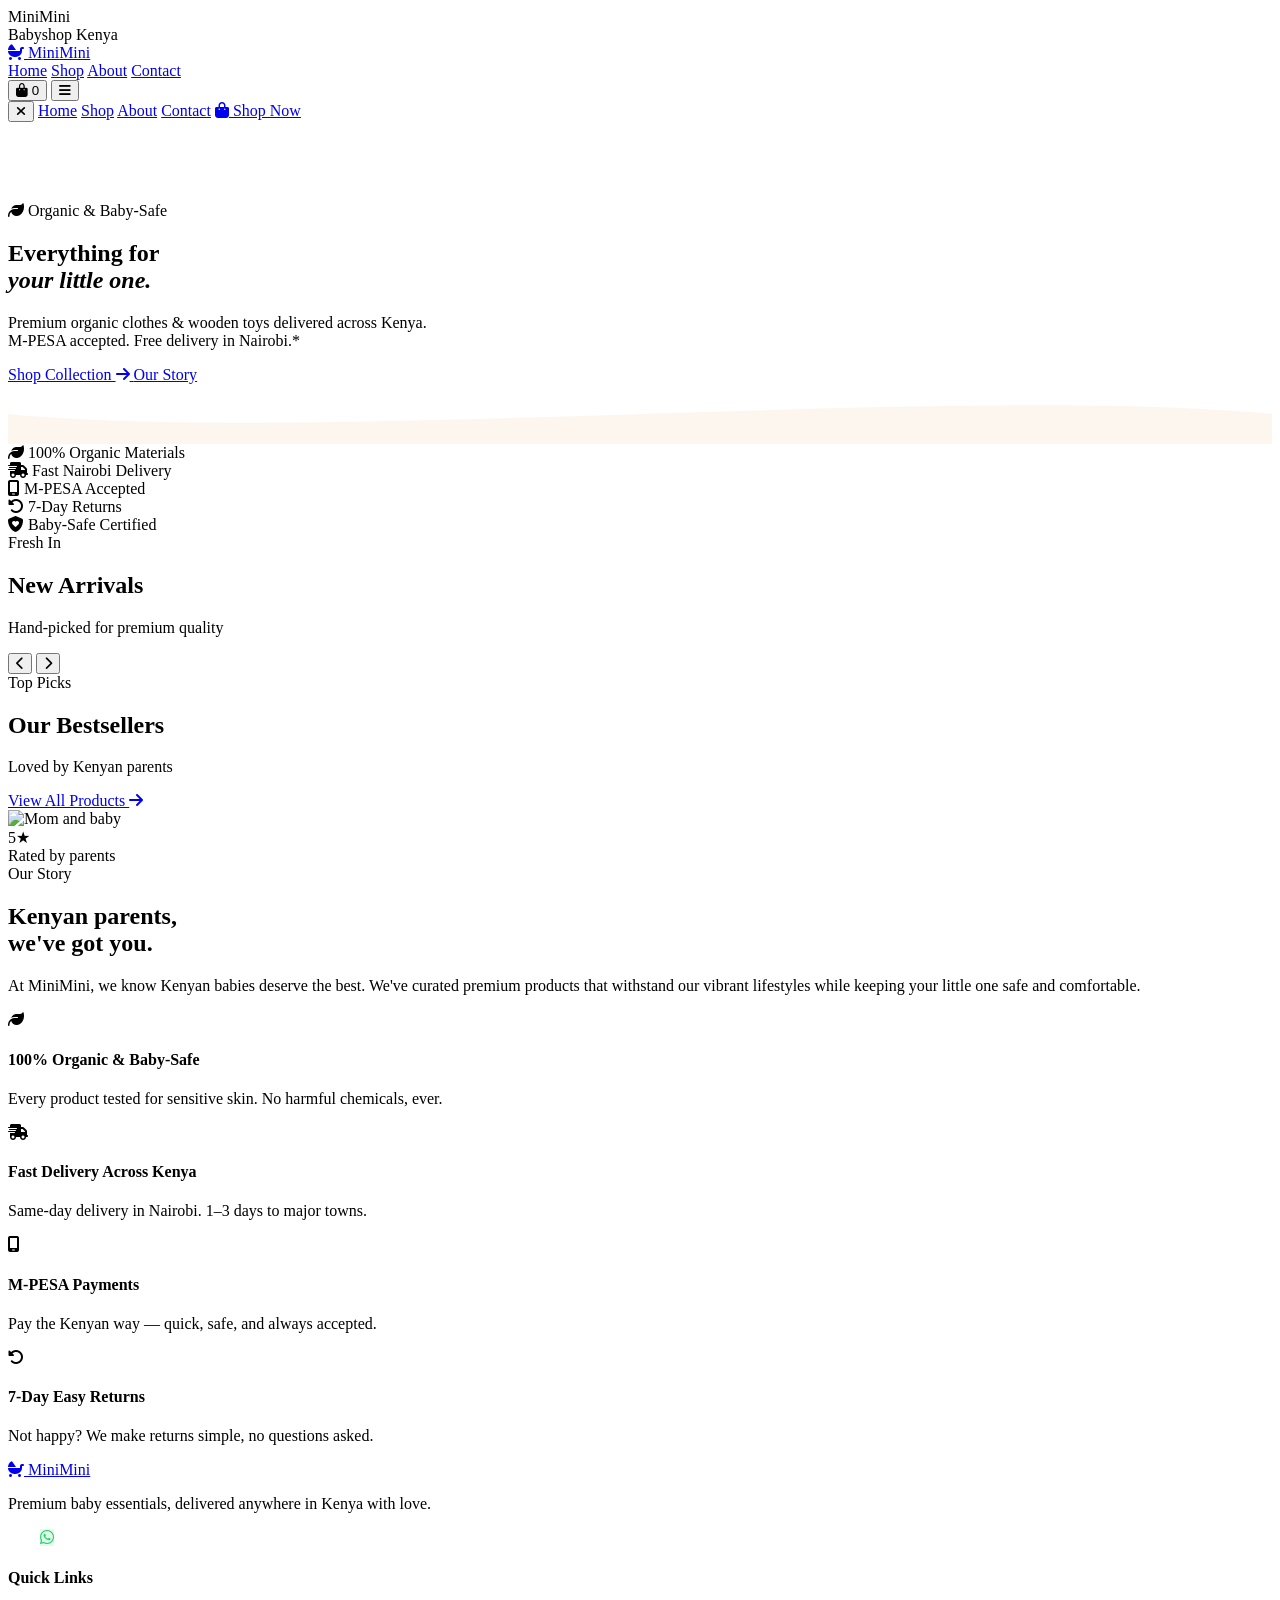
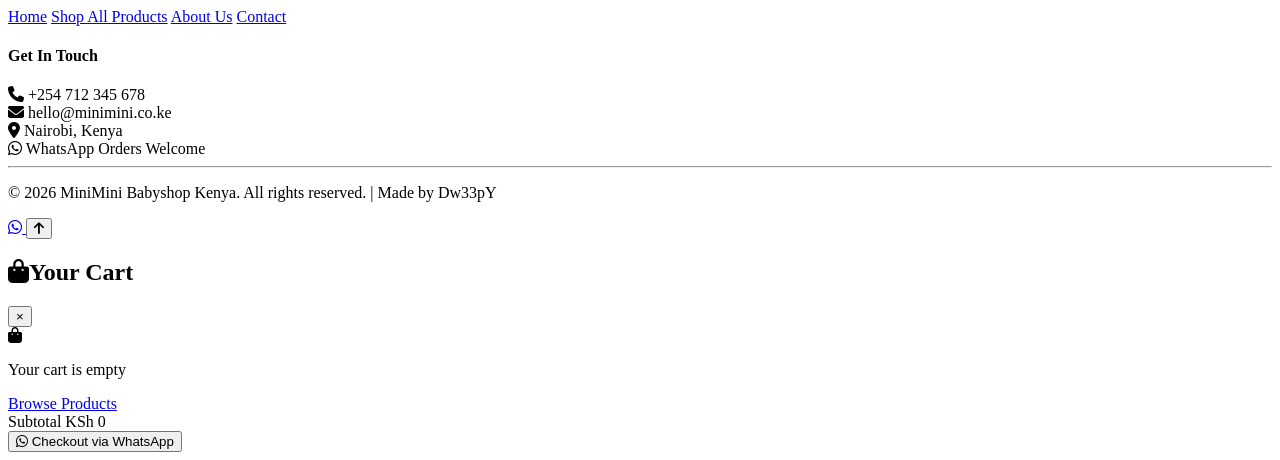
==== index.html @ 6433fd76 "Add initial HTML structure for MiniMini Babyshop" ====
<!DOCTYPE html>
<html lang="en" class="scroll-smooth">
<head>
    <meta charset="UTF-8">
    <meta name="viewport" content="width=device-width, initial-scale=1.0, maximum-scale=5.0">
    <title>MiniMini Babyshop Kenya | Premium Baby Essentials</title>
    <meta name="description" content="Premium organic baby clothes, wooden toys & essentials delivered across Kenya. M-PESA accepted. Fast delivery in Nairobi & major towns.">
    <meta name="keywords" content="baby shop Kenya, baby clothes Nairobi, organic baby products, M-PESA baby shop, baby essentials Kenya">
    <meta property="og:title" content="MiniMini Babyshop Kenya">
    <meta property="og:description" content="Premium baby essentials delivered across Kenya. M-PESA accepted.">
    <meta property="og:type" content="website">

    <script src="https://cdn.tailwindcss.com"></script>
    <link href="https://fonts.googleapis.com/css2?family=Playfair+Display:ital,wght@0,700;1,700&family=DM+Sans:wght@300;400;500;600;700&display=swap" rel="stylesheet">
    <link rel="stylesheet" href="https://cdnjs.cloudflare.com/ajax/libs/font-awesome/6.4.0/css/all.min.css">
    <link rel="stylesheet" href="style.css">
</head>
<body>

    <!-- ══ LOADER ══ -->
    <div class="loader-wrapper" id="loader">
        <div class="loader-content">
            <div class="loader-logo">MiniMini</div>
            <div class="loader-sub">Babyshop Kenya</div>
            <div class="loader-bar-track"><div class="loader-bar"></div></div>
        </div>
    </div>

    <!-- ══ NAVIGATION ══ -->
    <nav class="fixed w-full z-50" id="navbar">
        <div class="max-w-7xl mx-auto px-4 sm:px-6 lg:px-8">
            <div class="flex justify-between items-center h-20">
                <a href="index.html" class="nav-logo">
                    <i class="fa-solid fa-baby-carriage text-2xl" style="color:var(--blush)"></i>
                    Mini<span>Mini</span>
                </a>

                <div class="hidden md:flex items-center gap-8">
                    <a href="#home" class="nav-link">Home</a>
                    <a href="shop.html" class="nav-link">Shop</a>
                    <a href="#about" class="nav-link">About</a>
                    <a href="#contact" class="nav-link">Contact</a>
                </div>

                <div class="flex items-center gap-3">
                    <button id="cart-btn" class="cart-icon-btn" aria-label="Open cart">
                        <i class="fa-solid fa-bag-shopping"></i>
                        <span class="cart-badge">0</span>
                    </button>
                    <button id="mobile-menu-btn" class="md:hidden cart-icon-btn" aria-label="Open menu">
                        <i class="fa-solid fa-bars"></i>
                    </button>
                </div>
            </div>
        </div>
    </nav>

    <!-- ══ MOBILE MENU ══ -->
    <div id="mobile-menu" class="fixed inset-y-0 left-0 w-72 z-[60] flex flex-col pt-24 px-6 shadow-2xl md:hidden">
        <button id="close-mobile-menu" class="absolute top-5 right-5 cart-icon-btn" aria-label="Close menu">
            <i class="fa-solid fa-times"></i>
        </button>
        <a href="#home"      class="mobile-nav-link nav-link mobile">Home</a>
        <a href="shop.html"  class="mobile-nav-link nav-link mobile">Shop</a>
        <a href="#about"     class="mobile-nav-link nav-link mobile">About</a>
        <a href="#contact"   class="mobile-nav-link nav-link mobile">Contact</a>
        <a href="shop.html" class="btn-primary mt-8 justify-center">
            <i class="fa-solid fa-bag-shopping"></i> Shop Now
        </a>
    </div>

    <!-- ══ HERO ══ -->
    <section id="home" class="hero-bg min-h-screen flex items-center justify-center text-center px-4 relative">
        <div class="max-w-3xl z-10 hero-content" style="padding-top:5rem">
            <div class="hero-tag reveal">
                <i class="fa-solid fa-leaf"></i> Organic &amp; Baby-Safe
            </div>
            <h1 class="hero-title reveal reveal-delay-1">
                Everything for<br><em>your little one.</em>
            </h1>
            <p class="hero-sub reveal reveal-delay-2">
                Premium organic clothes &amp; wooden toys delivered across Kenya.<br>M-PESA accepted. Free delivery in Nairobi.*
            </p>
            <div class="flex flex-wrap gap-4 justify-center reveal reveal-delay-3">
                <a href="shop.html" class="btn-primary">
                    Shop Collection <i class="fa-solid fa-arrow-right"></i>
                </a>
                <a href="#about" class="btn-secondary">Our Story</a>
            </div>
        </div>

        <!-- Wave divider -->
        <div class="absolute bottom-0 left-0 right-0">
            <svg viewBox="0 0 1440 80" preserveAspectRatio="none" style="display:block;width:100%;height:60px">
                <path d="M0,40 C360,80 1080,0 1440,40 L1440,80 L0,80 Z" fill="#fdf6ee"/>
            </svg>
        </div>
    </section>

    <!-- ══ TRUST STRIP ══ -->
    <div class="trust-strip">
        <div class="max-w-5xl mx-auto px-4">
            <div class="flex flex-wrap justify-center gap-6 md:gap-12">
                <div class="trust-item"><i class="fa-solid fa-leaf"></i> 100% Organic Materials</div>
                <div class="trust-item"><i class="fa-solid fa-truck-fast"></i> Fast Nairobi Delivery</div>
                <div class="trust-item"><i class="fa-solid fa-mobile-screen"></i> M-PESA Accepted</div>
                <div class="trust-item"><i class="fa-solid fa-rotate-left"></i> 7-Day Returns</div>
                <div class="trust-item"><i class="fa-solid fa-shield-heart"></i> Baby-Safe Certified</div>
            </div>
        </div>
    </div>

    <!-- ══ NEW ARRIVALS CAROUSEL ══ -->
    <section class="carousel-section" aria-label="New Arrivals">
        <div class="text-center mb-12 reveal">
            <span class="section-label">Fresh In</span>
            <h2 class="section-title">New Arrivals</h2>
            <p class="section-sub">Hand-picked for premium quality</p>
        </div>
        <div class="carousel-container relative max-w-7xl mx-auto">
            <div class="carousel-viewport">
                <div class="carousel-track"><!-- Filled by JS --></div>
            </div>
            <button class="carousel-btn prev" aria-label="Previous">
                <i class="fa-solid fa-chevron-left"></i>
            </button>
            <button class="carousel-btn next" aria-label="Next">
                <i class="fa-solid fa-chevron-right"></i>
            </button>
        </div>
        <div class="carousel-dots" role="tablist" aria-label="Carousel navigation"></div>
    </section>

    <!-- ══ BESTSELLERS ══ -->
    <section id="shop" class="py-24 px-4 max-w-7xl mx-auto">
        <div class="text-center mb-14 reveal">
            <span class="section-label">Top Picks</span>
            <h2 class="section-title">Our Bestsellers</h2>
            <p class="section-sub">Loved by Kenyan parents</p>
        </div>
        <div class="grid grid-cols-1 md:grid-cols-2 lg:grid-cols-3 gap-8" id="featured-grid"></div>
        <div class="text-center mt-14 reveal">
            <a href="shop.html" class="btn-dark">
                View All Products <i class="fa-solid fa-arrow-right"></i>
            </a>
        </div>
    </section>

    <!-- ══ ABOUT ══ -->
    <section id="about" class="about-section py-24">
        <div class="max-w-7xl mx-auto px-4 flex flex-col lg:flex-row items-center gap-16">
            <!-- Image -->
            <div class="lg:w-1/2 about-img-wrap reveal" style="padding-right:2rem">
                <img src="https://images.unsplash.com/photo-1555252333-9f8e92e65df9?w=800" alt="Mom and baby" loading="lazy">
                <div class="about-img-badge">
                    <div class="num">5★</div>
                    <div class="lbl">Rated by parents</div>
                </div>
            </div>
            <!-- Text -->
            <div class="lg:w-1/2 reveal reveal-delay-2">
                <span class="section-label">Our Story</span>
                <h2 class="section-title mb-6">Kenyan parents,<br>we've got you.</h2>
                <p class="section-sub mb-10">At MiniMini, we know Kenyan babies deserve the best. We've curated premium products that withstand our vibrant lifestyles while keeping your little one safe and comfortable.</p>

                <div class="flex flex-col">
                    <div class="about-feature">
                        <div class="about-feature-icon"><i class="fa-solid fa-leaf"></i></div>
                        <div class="about-feature-text">
                            <h4>100% Organic & Baby-Safe</h4>
                            <p>Every product tested for sensitive skin. No harmful chemicals, ever.</p>
                        </div>
                    </div>
                    <div class="about-feature">
                        <div class="about-feature-icon"><i class="fa-solid fa-truck-fast"></i></div>
                        <div class="about-feature-text">
                            <h4>Fast Delivery Across Kenya</h4>
                            <p>Same-day delivery in Nairobi. 1–3 days to major towns.</p>
                        </div>
                    </div>
                    <div class="about-feature">
                        <div class="about-feature-icon"><i class="fa-solid fa-mobile-screen"></i></div>
                        <div class="about-feature-text">
                            <h4>M-PESA Payments</h4>
                            <p>Pay the Kenyan way — quick, safe, and always accepted.</p>
                        </div>
                    </div>
                    <div class="about-feature">
                        <div class="about-feature-icon"><i class="fa-solid fa-rotate-left"></i></div>
                        <div class="about-feature-text">
                            <h4>7-Day Easy Returns</h4>
                            <p>Not happy? We make returns simple, no questions asked.</p>
                        </div>
                    </div>
                </div>
            </div>
        </div>
    </section>

    <!-- ══ FOOTER ══ -->
    <footer id="contact" class="py-16">
        <div class="max-w-7xl mx-auto px-4">
            <div class="grid grid-cols-1 md:grid-cols-3 gap-12 pb-10">
                <div>
                    <a href="index.html" class="footer-logo">
                        <i class="fa-solid fa-baby-carriage" style="color:var(--blush)"></i>
                        Mini<span>Mini</span>
                    </a>
                    <p class="footer-desc">Premium baby essentials, delivered anywhere in Kenya with love.</p>
                    <div class="flex gap-3 mt-5">
                        <a href="#" class="cart-icon-btn" style="background:rgba(255,255,255,0.05);border-color:rgba(255,255,255,0.1);color:rgba(255,255,255,0.6)" aria-label="Facebook">
                            <i class="fa-brands fa-facebook-f"></i>
                        </a>
                        <a href="#" class="cart-icon-btn" style="background:rgba(255,255,255,0.05);border-color:rgba(255,255,255,0.1);color:rgba(255,255,255,0.6)" aria-label="Instagram">
                            <i class="fa-brands fa-instagram"></i>
                        </a>
                        <a href="https://wa.me/254712345678" class="cart-icon-btn" style="background:rgba(37,211,102,0.12);border-color:rgba(37,211,102,0.3);color:#25d366" aria-label="WhatsApp">
                            <i class="fa-brands fa-whatsapp"></i>
                        </a>
                    </div>
                </div>

                <div>
                    <h4 class="footer-heading">Quick Links</h4>
                    <a href="index.html"    class="footer-link">Home</a>
                    <a href="shop.html"     class="footer-link">Shop All Products</a>
                    <a href="#about"        class="footer-link">About Us</a>
                    <a href="#contact"      class="footer-link">Contact</a>
                </div>

                <div>
                    <h4 class="footer-heading">Get In Touch</h4>
                    <div class="footer-contact-item"><i class="fa-solid fa-phone"></i> +254 712 345 678</div>
                    <div class="footer-contact-item"><i class="fa-solid fa-envelope"></i> hello@minimini.co.ke</div>
                    <div class="footer-contact-item"><i class="fa-solid fa-location-dot"></i> Nairobi, Kenya</div>
                    <div class="footer-contact-item"><i class="fa-brands fa-whatsapp"></i> WhatsApp Orders Welcome</div>
                </div>
            </div>

            <hr class="footer-divider">
            <p class="footer-bottom">&copy; 2026 MiniMini Babyshop Kenya. All rights reserved. | Made by Dw33pY</p>
        </div>
    </footer>

    <!-- ══ FLOATING BUTTONS ══ -->
    <a href="https://wa.me/254712345678?text=Hi!%20I%20have%20a%20question%20about%20MiniMini%20Babyshop." 
       target="_blank" rel="noopener" class="whatsapp-fab" aria-label="Chat on WhatsApp">
        <i class="fa-brands fa-whatsapp"></i>
    </a>
    <button id="backToTop" aria-label="Back to top">
        <i class="fa-solid fa-arrow-up"></i>
    </button>

    <!-- ══ CART SIDEBAR ══ -->
    <div id="cart-overlay" class="hidden"></div>
    <div id="cart-sidebar" class="translate-x-full" role="dialog" aria-label="Shopping cart">
        <div class="cart-header">
            <h2><i class="fa-solid fa-bag-shopping mr-2" style="color:var(--blush)"></i>Your Cart</h2>
            <button id="close-cart" class="cart-close-btn" aria-label="Close cart">&times;</button>
        </div>
        <div id="cart-items">
            <div id="empty-cart-msg" class="text-center py-16" style="color:var(--text-muted)">
                <i class="fa-solid fa-bag-shopping text-4xl mb-4 opacity-30"></i>
                <p class="font-medium">Your cart is empty</p>
                <a href="shop.html" class="btn-dark mt-4 inline-flex text-sm">Browse Products</a>
            </div>
        </div>
        <div class="cart-footer">
            <div class="cart-total-row">
                <span>Subtotal</span>
                <span id="cart-total">KSh 0</span>
            </div>
            <button onclick="checkoutToWhatsApp()" class="checkout-btn">
                <i class="fa-brands fa-whatsapp text-lg"></i> Checkout via WhatsApp
            </button>
        </div>
    </div>

    <script src="https://cdnjs.cloudflare.com/ajax/libs/gsap/3.12.2/gsap.min.js"></script>
    <script src="https://cdnjs.cloudflare.com/ajax/libs/gsap/3.12.2/ScrollTrigger.min.js"></script>
    <script src="script.js"></script>
</body>
</html>
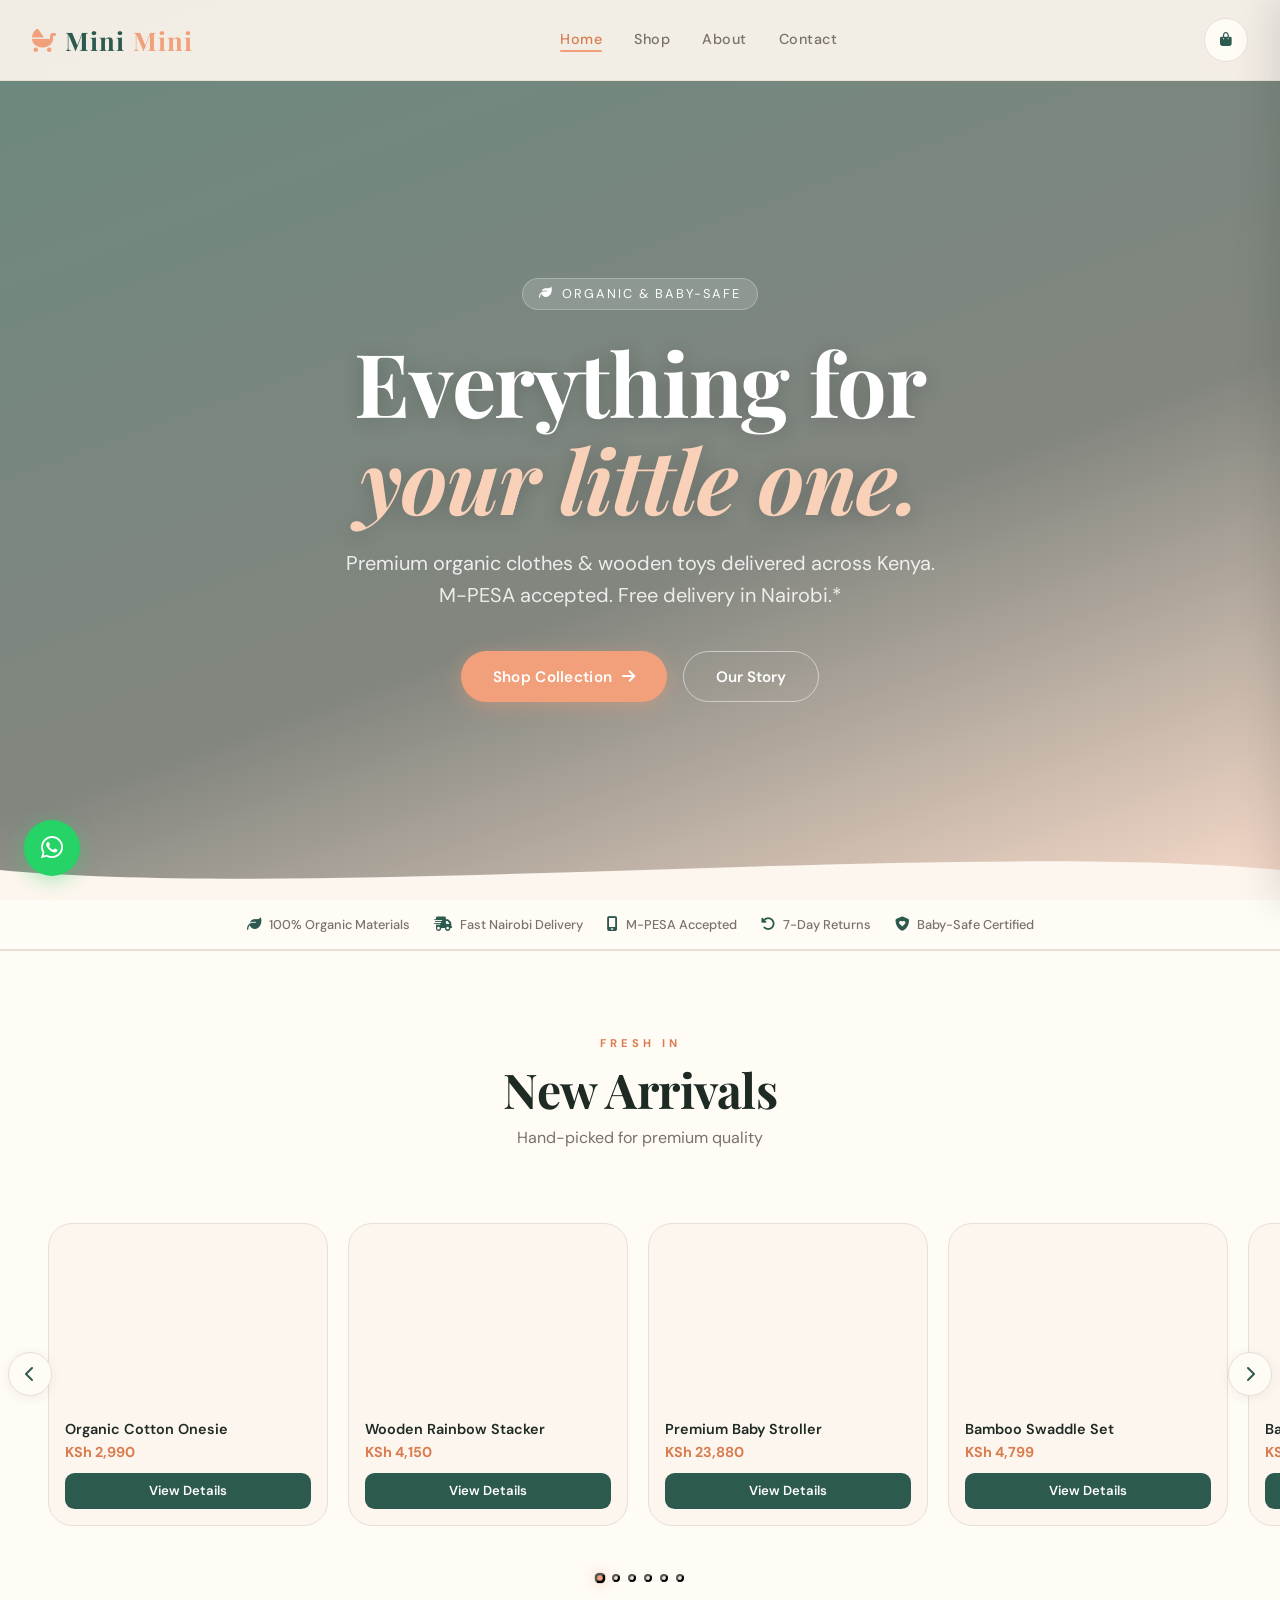
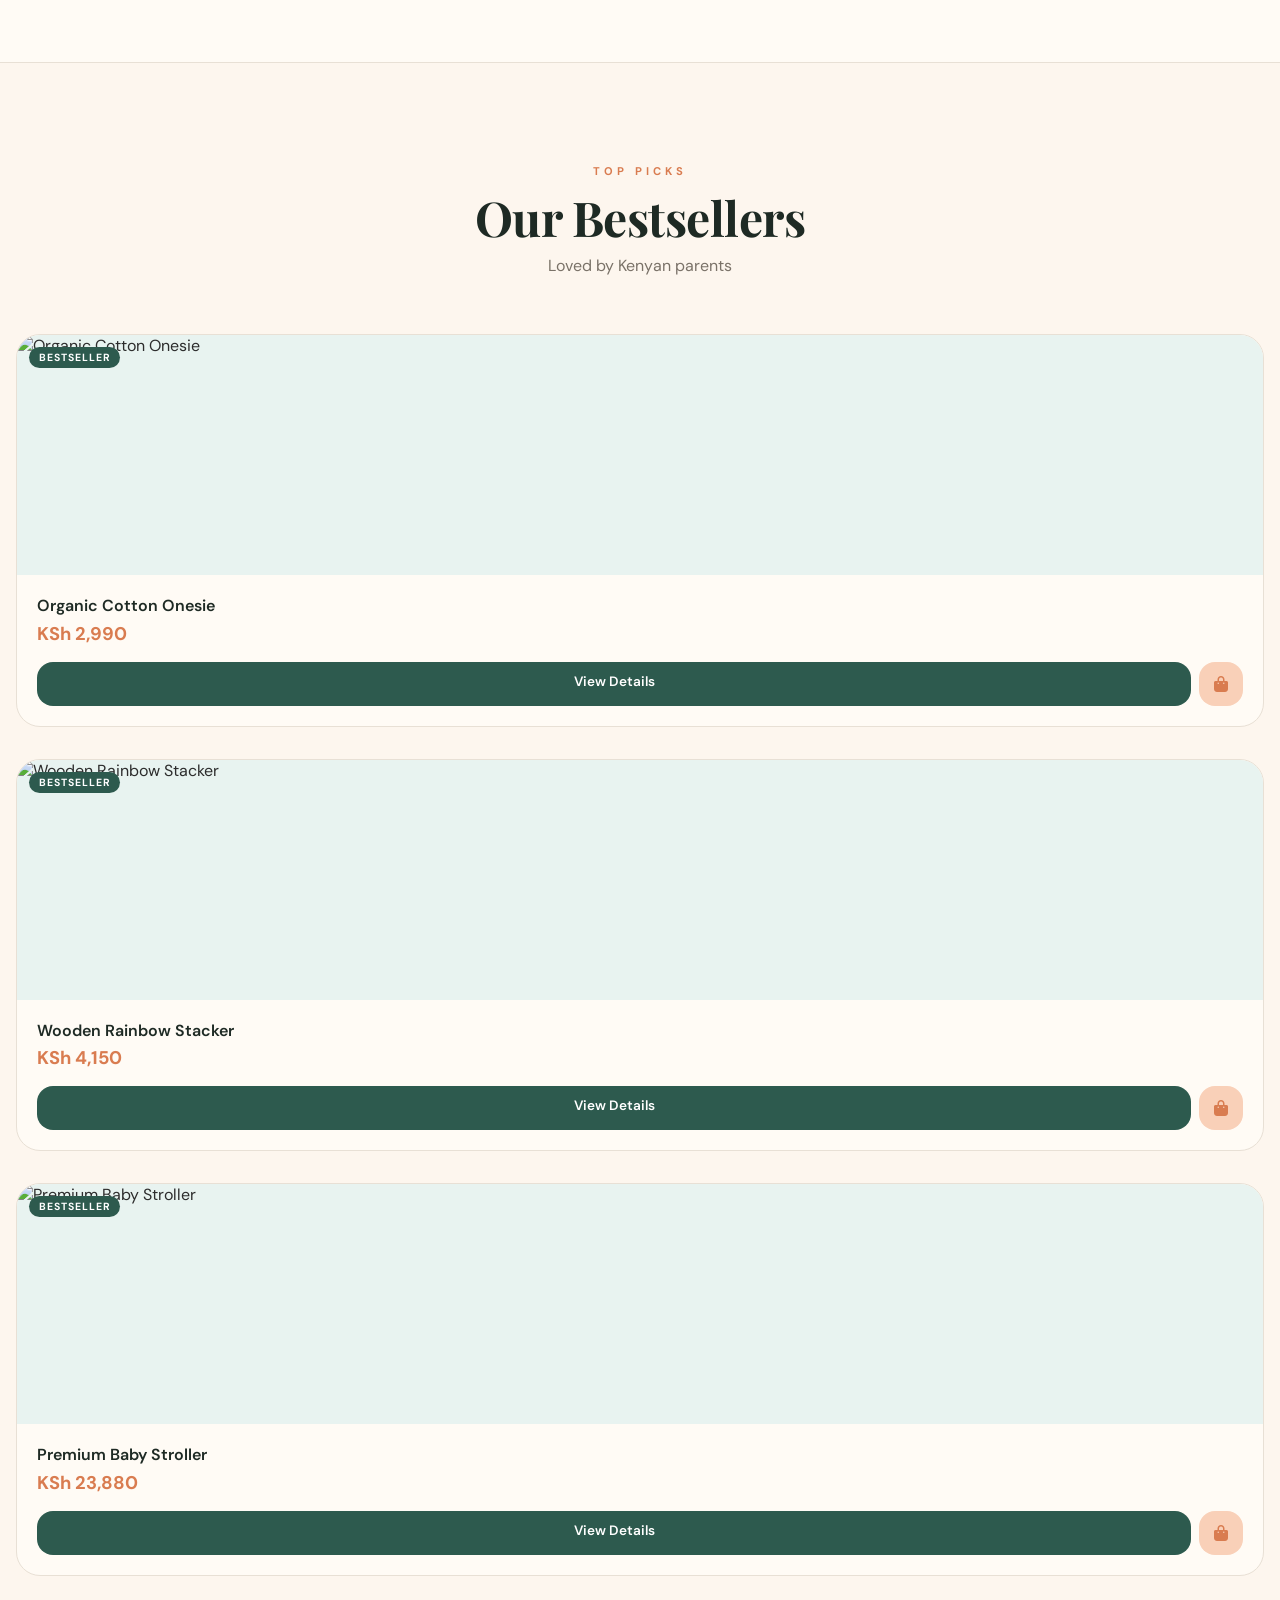
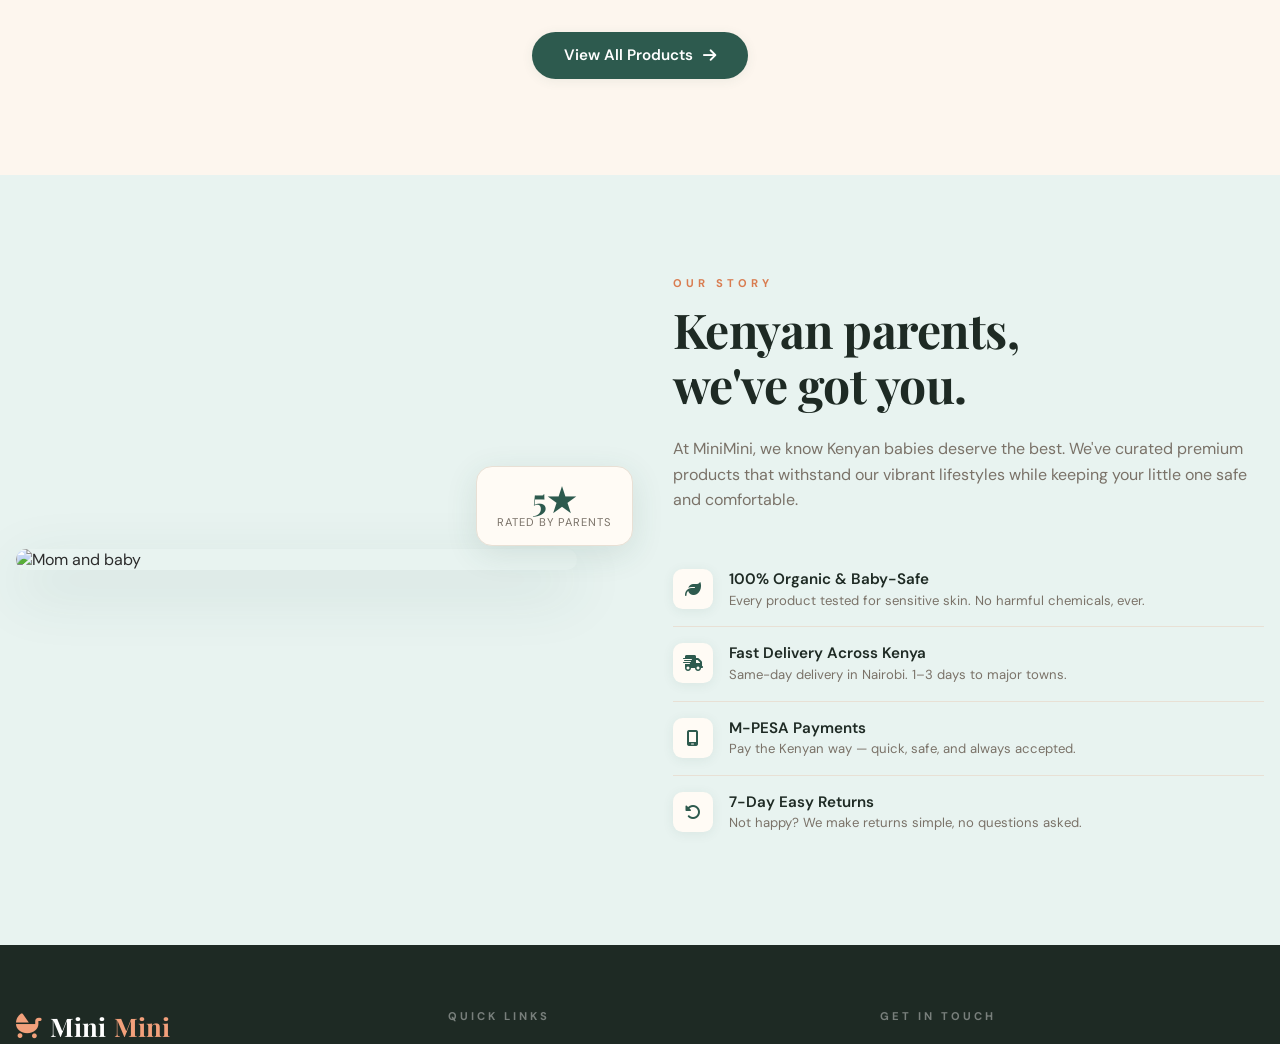
==== commit 44fdfc77: "Optimize HTML for performance and structure" ====
--- a/index.html
+++ b/index.html
@@ -9,11 +9,55 @@
     <meta property="og:title" content="MiniMini Babyshop Kenya">
     <meta property="og:description" content="Premium baby essentials delivered across Kenya. M-PESA accepted.">
     <meta property="og:type" content="website">
-
-    <script src="https://cdn.tailwindcss.com"></script>
+    <!-- Preconnect to external origins ASAP -->
+    <link rel="preconnect" href="https://fonts.googleapis.com">
+    <link rel="preconnect" href="https://fonts.gstatic.com" crossorigin>
+
+    <!-- Fonts: display=swap so text shows immediately with system fallback -->
     <link href="https://fonts.googleapis.com/css2?family=Playfair+Display:ital,wght@0,700;1,700&family=DM+Sans:wght@300;400;500;600;700&display=swap" rel="stylesheet">
-    <link rel="stylesheet" href="https://cdnjs.cloudflare.com/ajax/libs/font-awesome/6.4.0/css/all.min.css">
+
+    <!-- Font Awesome: non-blocking load -->
+    <link rel="stylesheet" href="https://cdnjs.cloudflare.com/ajax/libs/font-awesome/6.4.0/css/all.min.css" media="print" onload="this.media='all'">
+    <noscript><link rel="stylesheet" href="https://cdnjs.cloudflare.com/ajax/libs/font-awesome/6.4.0/css/all.min.css"></noscript>
+
+    <!-- Site stylesheet -->
     <link rel="stylesheet" href="style.css">
+
+    <!-- Tailwind utility replacements (removes 100kb+ CDN script) -->
+    <style>
+        .scroll-smooth{scroll-behavior:smooth}
+        .fixed{position:fixed}.relative{position:relative}.absolute{position:absolute}.sticky{position:sticky}
+        .inset-y-0{top:0;bottom:0}.top-0{top:0}.right-0{right:0}.bottom-0{bottom:0}.left-0{left:0}
+        .top-5{top:1.25rem}.right-5{right:1.25rem}.top-20{top:5rem}
+        .z-10{z-index:10}.z-30{z-index:30}.z-50{z-index:50}.z-\[60\]{z-index:60}
+        .flex{display:flex}.grid{display:grid}.hidden{display:none}.block{display:block}.inline-flex{display:inline-flex}
+        .flex-col{flex-direction:column}.flex-wrap{flex-wrap:wrap}.items-center{align-items:center}.items-start{align-items:flex-start}.items-stretch{align-items:stretch}
+        .justify-center{justify-content:center}.justify-between{justify-content:space-between}
+        .flex-1{flex:1 1 0%}
+        .grid-cols-1{grid-template-columns:repeat(1,minmax(0,1fr))}
+        .gap-2{gap:.5rem}.gap-3{gap:.75rem}.gap-4{gap:1rem}.gap-6{gap:1.5rem}.gap-8{gap:2rem}.gap-12{gap:3rem}.gap-14{gap:3.5rem}.gap-16{gap:4rem}
+        .w-full{width:100%}.w-72{width:18rem}.h-20{height:5rem}.min-h-screen{min-height:100vh}
+        .max-w-7xl{max-width:80rem}.max-w-5xl{max-width:64rem}.max-w-3xl{max-width:48rem}
+        .mx-auto{margin-left:auto;margin-right:auto}
+        .mt-4{margin-top:1rem}.mt-5{margin-top:1.25rem}.mt-8{margin-top:2rem}.mt-14{margin-top:3.5rem}.mt-16{margin-top:4rem}.mt-24{margin-top:6rem}
+        .mb-4{margin-bottom:1rem}.mb-6{margin-bottom:1.5rem}.mb-10{margin-bottom:2.5rem}.mb-12{margin-bottom:3rem}.mb-14{margin-bottom:3.5rem}
+        .mr-2{margin-right:.5rem}
+        .py-12{padding-top:3rem;padding-bottom:3rem}.py-16{padding-top:4rem;padding-bottom:4rem}.py-24{padding-top:6rem;padding-bottom:6rem}
+        .px-4{padding-left:1rem;padding-right:1rem}.px-6{padding-left:1.5rem;padding-right:1.5rem}
+        .pt-24{padding-top:6rem}.pb-10{padding-bottom:2.5rem}
+        .p-6{padding:1.5rem}
+        .text-center{text-align:center}.text-sm{font-size:.875rem;line-height:1.25rem}.text-lg{font-size:1.125rem;line-height:1.75rem}.text-2xl{font-size:1.5rem;line-height:2rem}.text-4xl{font-size:2.25rem;line-height:2.5rem}
+        .font-medium{font-weight:500}
+        .opacity-30{opacity:.3}
+        .shadow-2xl{box-shadow:0 25px 50px -12px rgba(0,0,0,.25)}
+        .overflow-hidden{overflow:hidden}.overflow-y-auto{overflow-y:auto}
+        .translate-x-full{transform:translateX(100%)}
+        .no-scrollbar::-webkit-scrollbar{display:none}.no-scrollbar{-ms-overflow-style:none;scrollbar-width:none}
+        @media(min-width:768px){.md\:flex{display:flex}.md\:hidden{display:none}.md\:grid-cols-3{grid-template-columns:repeat(3,minmax(0,1fr))}}
+        @media(min-width:1024px){.lg\:flex-row{flex-direction:row}.lg\:w-1\/2{width:50%}}
+        @media(min-width:640px){.sm\:px-6{padding-left:1.5rem;padding-right:1.5rem}}
+        @media(min-width:1024px){.lg\:px-8{padding-left:2rem;padding-right:2rem}}
+    </style>
 </head>
 <body>
 
@@ -231,7 +275,7 @@
                 <div>
                     <h4 class="footer-heading">Get In Touch</h4>
                     <div class="footer-contact-item"><i class="fa-solid fa-phone"></i> +254 712 345 678</div>
-                    <div class="footer-contact-item"><i class="fa-solid fa-envelope"></i> hello@minimini.co.ke</div>
+                    <div class="footer-contact-item"><i class="fa-solid fa-envelope"></i> <a href="/cdn-cgi/l/email-protection" class="__cf_email__" data-cfemail="224a474e4e4d624f4b4c4b4f4b4c4b0c414d0c4947">[email&#160;protected]</a></div>
                     <div class="footer-contact-item"><i class="fa-solid fa-location-dot"></i> Nairobi, Kenya</div>
                     <div class="footer-contact-item"><i class="fa-brands fa-whatsapp"></i> WhatsApp Orders Welcome</div>
                 </div>
@@ -275,9 +319,6 @@
             </button>
         </div>
     </div>
-
-    <script src="https://cdnjs.cloudflare.com/ajax/libs/gsap/3.12.2/gsap.min.js"></script>
-    <script src="https://cdnjs.cloudflare.com/ajax/libs/gsap/3.12.2/ScrollTrigger.min.js"></script>
-    <script src="script.js"></script>
+    <script src="script.js" defer></script>
 </body>
 </html>
--- a/style.css
+++ b/style.css
@@ -0,0 +1,1242 @@
+/* ============================================================
+   style.css — MiniMini Babyshop Kenya
+   Design direction: Warm organic luxury — cream & terracotta
+   with deep forest green accents. Feels premium but nurturing.
+   ============================================================ */
+
+/* ── CSS Variables ── */
+:root {
+    --cream:      #fdf6ee;
+    --warm-white: #fffbf5;
+    --blush:      #f2a07b;        /* terracotta/blush accent */
+    --blush-dark: #d97c50;
+    --blush-light:#f9d0b8;
+    --forest:     #2d5a4e;        /* deep forest green */
+    --forest-mid: #3d7a68;
+    --forest-light:#e8f3f0;
+    --charcoal:   #1e2a24;
+    --text-main:  #2c2c2c;
+    --text-muted: #7a7268;
+    --border:     #e8e0d5;
+    --shadow-sm:  0 2px 12px rgba(45,90,78,0.08);
+    --shadow-md:  0 8px 32px rgba(45,90,78,0.12);
+    --shadow-lg:  0 20px 60px rgba(45,90,78,0.16);
+    --radius:     1rem;
+    --radius-lg:  1.5rem;
+    --radius-xl:  2rem;
+    --transition: 0.3s cubic-bezier(0.4, 0, 0.2, 1);
+}
+
+/* ── Reset & Base ── */
+*, *::before, *::after { margin: 0; padding: 0; box-sizing: border-box; }
+
+html { overflow-x: hidden; scroll-behavior: smooth; }
+
+body {
+    font-family: 'DM Sans', 'Poppins', sans-serif;
+    background-color: var(--cream);
+    color: var(--text-main);
+    overflow-x: hidden;
+    width: 100%;
+}
+
+/* Google Fonts — loaded in HTML */
+
+/* ── Scrollbar ── */
+::-webkit-scrollbar { width: 6px; }
+::-webkit-scrollbar-track { background: var(--cream); }
+::-webkit-scrollbar-thumb { background: var(--blush); border-radius: 3px; }
+::-webkit-scrollbar-thumb:hover { background: var(--blush-dark); }
+
+/* ── No-scrollbar utility ── */
+.no-scrollbar::-webkit-scrollbar { display: none; }
+.no-scrollbar { -ms-overflow-style: none; scrollbar-width: none; }
+
+/* ══════════════════════════════════════════
+   LOADER
+══════════════════════════════════════════ */
+.loader-wrapper {
+    position: fixed;
+    inset: 0;
+    background: var(--forest);
+    display: flex;
+    justify-content: center;
+    align-items: center;
+    z-index: 9999;
+    transition: opacity 0.8s ease, visibility 0.8s ease;
+}
+.loader-wrapper.fade-out { opacity: 0; visibility: hidden; pointer-events: none; }
+
+.loader-content { text-align: center; color: white; }
+
+.loader-logo {
+    font-family: 'Playfair Display', serif;
+    font-size: clamp(2.5rem, 8vw, 5rem);
+    font-weight: 700;
+    letter-spacing: 3px;
+    color: var(--cream);
+    margin-bottom: 0.25rem;
+    animation: fadeUp 0.8s ease both;
+}
+.loader-sub {
+    font-size: 0.9rem;
+    letter-spacing: 6px;
+    text-transform: uppercase;
+    color: var(--blush);
+    margin-bottom: 3rem;
+    animation: fadeUp 0.8s 0.2s ease both;
+}
+
+.loader-bar-track {
+    width: 200px;
+    height: 2px;
+    background: rgba(255,255,255,0.15);
+    border-radius: 2px;
+    margin: 0 auto;
+    overflow: hidden;
+}
+.loader-bar {
+    height: 100%;
+    background: var(--blush);
+    border-radius: 2px;
+    animation: loadBar 2s ease forwards;
+}
+
+@keyframes loadBar { from { width: 0; } to { width: 100%; } }
+@keyframes fadeUp {
+    from { opacity: 0; transform: translateY(16px); }
+    to   { opacity: 1; transform: translateY(0); }
+}
+
+/* ══════════════════════════════════════════
+   NAVIGATION
+══════════════════════════════════════════ */
+#navbar {
+    background: rgba(253,246,238,0.92);
+    backdrop-filter: blur(16px);
+    -webkit-backdrop-filter: blur(16px);
+    border-bottom: 1px solid var(--border);
+    transition: var(--transition);
+}
+#navbar.scrolled {
+    background: rgba(253,246,238,0.98);
+    box-shadow: var(--shadow-sm);
+}
+
+.nav-logo {
+    font-family: 'Playfair Display', serif;
+    font-size: 1.6rem;
+    font-weight: 700;
+    color: var(--forest);
+    letter-spacing: 1px;
+    text-decoration: none;
+    display: flex;
+    align-items: center;
+    gap: 0.5rem;
+}
+.nav-logo span { color: var(--blush); }
+
+.nav-link {
+    position: relative;
+    color: var(--text-muted);
+    font-size: 0.9rem;
+    font-weight: 500;
+    letter-spacing: 0.5px;
+    text-decoration: none;
+    transition: color var(--transition);
+    padding-bottom: 2px;
+}
+.nav-link::after {
+    content: '';
+    position: absolute;
+    bottom: -2px;
+    left: 0;
+    width: 0;
+    height: 2px;
+    background: var(--blush);
+    border-radius: 1px;
+    transition: width var(--transition);
+}
+.nav-link:hover, .nav-link.active { color: var(--blush-dark); }
+.nav-link:hover::after, .nav-link.active::after { width: 100%; }
+
+/* Cart button */
+.cart-icon-btn {
+    position: relative;
+    width: 44px;
+    height: 44px;
+    border-radius: 50%;
+    border: 1.5px solid var(--border);
+    background: var(--warm-white);
+    display: flex;
+    align-items: center;
+    justify-content: center;
+    color: var(--forest);
+    cursor: pointer;
+    transition: var(--transition);
+}
+.cart-icon-btn:hover {
+    background: var(--forest);
+    color: white;
+    border-color: var(--forest);
+    transform: translateY(-1px);
+}
+
+.cart-badge {
+    position: absolute;
+    top: -4px;
+    right: -4px;
+    background: var(--blush);
+    color: white;
+    font-size: 10px;
+    font-weight: 700;
+    width: 18px;
+    height: 18px;
+    border-radius: 50%;
+    display: flex;
+    align-items: center;
+    justify-content: center;
+    transform: scale(0);
+    transition: transform 0.3s cubic-bezier(0.34, 1.56, 0.64, 1);
+}
+.cart-badge.scale-100 { transform: scale(1); }
+
+/* Mobile menu */
+#mobile-menu {
+    transform: translateX(-100%);
+    transition: transform 0.35s cubic-bezier(0.4, 0, 0.2, 1);
+    background: var(--warm-white);
+}
+#mobile-menu.open { transform: translateX(0); }
+
+.mobile-nav-link {
+    display: block;
+    padding: 1rem 0;
+    border-bottom: 1px solid var(--border);
+    color: var(--text-main);
+    font-size: 1.1rem;
+    font-weight: 500;
+    text-decoration: none;
+    transition: color var(--transition), padding-left var(--transition);
+}
+.mobile-nav-link:hover { color: var(--blush-dark); padding-left: 0.5rem; }
+
+/* ══════════════════════════════════════════
+   HERO
+══════════════════════════════════════════ */
+.hero-bg {
+    background-image:
+        linear-gradient(160deg, rgba(45,90,78,0.7) 0%, rgba(30,42,36,0.55) 60%, rgba(242,160,123,0.3) 100%),
+        url('https://images.unsplash.com/photo-1519689680058-324335c77eba?ixlib=rb-4.0.3&auto=format&fit=crop&w=1920&q=80');
+    background-size: cover;
+    background-position: center 30%;
+}
+
+.hero-tag {
+    display: inline-flex;
+    align-items: center;
+    gap: 0.5rem;
+    background: rgba(255,255,255,0.15);
+    backdrop-filter: blur(8px);
+    border: 1px solid rgba(255,255,255,0.25);
+    color: white;
+    font-size: 0.8rem;
+    letter-spacing: 2px;
+    text-transform: uppercase;
+    padding: 0.4rem 1rem;
+    border-radius: 999px;
+    margin-bottom: 1.5rem;
+}
+
+.hero-title {
+    font-family: 'Playfair Display', serif;
+    font-size: clamp(2.8rem, 7vw, 5.5rem);
+    font-weight: 700;
+    color: white;
+    line-height: 1.1;
+    letter-spacing: -1px;
+    margin-bottom: 1.25rem;
+    text-shadow: 0 2px 20px rgba(0,0,0,0.2);
+}
+.hero-title em { font-style: italic; color: var(--blush-light); }
+
+.hero-sub {
+    font-size: clamp(1rem, 2vw, 1.25rem);
+    color: rgba(255,255,255,0.85);
+    margin-bottom: 2.5rem;
+    line-height: 1.6;
+}
+
+.btn-primary {
+    display: inline-flex;
+    align-items: center;
+    gap: 0.6rem;
+    background: var(--blush);
+    color: white;
+    font-weight: 600;
+    font-size: 0.95rem;
+    padding: 0.9rem 2rem;
+    border-radius: 999px;
+    border: none;
+    cursor: pointer;
+    text-decoration: none;
+    transition: background var(--transition), transform var(--transition), box-shadow var(--transition);
+    box-shadow: 0 4px 20px rgba(242,160,123,0.4);
+    letter-spacing: 0.3px;
+}
+.btn-primary:hover {
+    background: var(--blush-dark);
+    transform: translateY(-2px);
+    box-shadow: 0 8px 30px rgba(242,160,123,0.5);
+}
+
+.btn-secondary {
+    display: inline-flex;
+    align-items: center;
+    gap: 0.6rem;
+    background: transparent;
+    color: white;
+    font-weight: 600;
+    font-size: 0.95rem;
+    padding: 0.9rem 2rem;
+    border-radius: 999px;
+    border: 1.5px solid rgba(255,255,255,0.5);
+    cursor: pointer;
+    text-decoration: none;
+    transition: var(--transition);
+}
+.btn-secondary:hover {
+    background: rgba(255,255,255,0.1);
+    border-color: white;
+    transform: translateY(-2px);
+}
+
+.btn-dark {
+    display: inline-flex;
+    align-items: center;
+    gap: 0.6rem;
+    background: var(--forest);
+    color: white;
+    font-weight: 600;
+    font-size: 0.95rem;
+    padding: 0.85rem 2rem;
+    border-radius: 999px;
+    border: none;
+    cursor: pointer;
+    text-decoration: none;
+    transition: var(--transition);
+    box-shadow: var(--shadow-sm);
+}
+.btn-dark:hover {
+    background: var(--charcoal);
+    transform: translateY(-2px);
+    box-shadow: var(--shadow-md);
+}
+
+/* Trust strip below hero */
+.trust-strip {
+    background: var(--warm-white);
+    border-bottom: 1px solid var(--border);
+    padding: 1rem 0;
+}
+.trust-item {
+    display: flex;
+    align-items: center;
+    gap: 0.5rem;
+    font-size: 0.8rem;
+    font-weight: 500;
+    color: var(--text-muted);
+}
+.trust-item i { color: var(--forest); font-size: 0.9rem; }
+
+/* ══════════════════════════════════════════
+   SECTION HEADINGS
+══════════════════════════════════════════ */
+.section-label {
+    display: inline-block;
+    font-size: 0.7rem;
+    font-weight: 700;
+    letter-spacing: 4px;
+    text-transform: uppercase;
+    color: var(--blush-dark);
+    margin-bottom: 0.75rem;
+}
+.section-title {
+    font-family: 'Playfair Display', serif;
+    font-size: clamp(2rem, 4vw, 3rem);
+    font-weight: 700;
+    color: var(--charcoal);
+    line-height: 1.15;
+    letter-spacing: -0.5px;
+}
+.section-sub {
+    color: var(--text-muted);
+    font-size: 1rem;
+    margin-top: 0.5rem;
+    line-height: 1.6;
+}
+
+/* ══════════════════════════════════════════
+   PRODUCT CARDS
+══════════════════════════════════════════ */
+.product-card {
+    background: var(--warm-white);
+    border-radius: var(--radius-lg);
+    overflow: hidden;
+    border: 1px solid var(--border);
+    transition: transform var(--transition), box-shadow var(--transition);
+    display: flex;
+    flex-direction: column;
+}
+.product-card:hover {
+    transform: translateY(-5px);
+    box-shadow: var(--shadow-lg);
+    border-color: transparent;
+}
+
+.product-card__img-wrap {
+    position: relative;
+    overflow: hidden;
+    background: var(--forest-light);
+}
+.product-card__img-wrap img {
+    width: 100%;
+    height: 240px;
+    object-fit: cover;
+    transition: transform 0.5s cubic-bezier(0.4,0,0.2,1);
+    display: block;
+}
+.product-card:hover .product-card__img-wrap img { transform: scale(1.06); }
+
+.product-card__badge {
+    position: absolute;
+    top: 0.75rem;
+    left: 0.75rem;
+    background: var(--forest);
+    color: white;
+    font-size: 0.65rem;
+    font-weight: 700;
+    letter-spacing: 1px;
+    text-transform: uppercase;
+    padding: 0.25rem 0.6rem;
+    border-radius: 999px;
+}
+
+.product-card__body {
+    padding: 1.25rem;
+    flex: 1;
+    display: flex;
+    flex-direction: column;
+}
+
+.product-card__name {
+    font-weight: 600;
+    font-size: 1rem;
+    color: var(--charcoal);
+    margin-bottom: 0.25rem;
+    line-height: 1.4;
+}
+
+.product-card__price {
+    font-size: 1.15rem;
+    font-weight: 700;
+    color: var(--blush-dark);
+    margin-bottom: 1rem;
+}
+
+.product-card__actions {
+    display: flex;
+    gap: 0.5rem;
+    margin-top: auto;
+}
+
+.product-card__actions a,
+.product-card__actions .view-btn {
+    flex: 1;
+    background: var(--forest);
+    color: white;
+    padding: 0.7rem 1rem;
+    border-radius: var(--radius);
+    font-size: 0.85rem;
+    font-weight: 600;
+    text-align: center;
+    text-decoration: none;
+    border: none;
+    cursor: pointer;
+    transition: var(--transition);
+}
+.product-card__actions a:hover,
+.product-card__actions .view-btn:hover {
+    background: var(--charcoal);
+}
+
+.product-card__actions .cart-btn-sm {
+    width: 44px;
+    height: 44px;
+    flex: none;
+    background: var(--blush-light);
+    color: var(--blush-dark);
+    border: none;
+    border-radius: var(--radius);
+    display: flex;
+    align-items: center;
+    justify-content: center;
+    cursor: pointer;
+    font-size: 1rem;
+    transition: var(--transition);
+}
+.product-card__actions .cart-btn-sm:hover {
+    background: var(--blush);
+    color: white;
+    transform: scale(1.08);
+}
+
+/* ══════════════════════════════════════════
+   CAROUSEL
+══════════════════════════════════════════ */
+.carousel-section {
+    padding: 5rem 0;
+    background: var(--warm-white);
+    border-top: 1px solid var(--border);
+    border-bottom: 1px solid var(--border);
+}
+
+.carousel-viewport {
+    overflow-x: auto;
+    overflow-y: hidden;
+    width: 100%;
+    padding: 1.5rem 1rem;
+    scroll-behavior: smooth;
+    -webkit-overflow-scrolling: touch;
+    scrollbar-width: none;
+    -ms-overflow-style: none;
+    touch-action: pan-x;
+}
+.carousel-viewport::-webkit-scrollbar { display: none; }
+
+.carousel-track {
+    display: flex;
+    gap: 1.25rem;
+    width: max-content;
+    padding: 0 2rem;
+}
+
+.carousel-slide {
+    flex: 0 0 auto;
+    width: 280px;
+    user-select: none;
+}
+
+.carousel-card {
+    background: var(--cream);
+    border: 1px solid var(--border);
+    border-radius: var(--radius-lg);
+    overflow: hidden;
+    height: 100%;
+    display: flex;
+    flex-direction: column;
+    transition: transform var(--transition), box-shadow var(--transition);
+}
+.carousel-card:hover {
+    transform: translateY(-4px);
+    box-shadow: var(--shadow-md);
+    border-color: transparent;
+}
+.carousel-card img {
+    width: 100%;
+    height: 180px;
+    object-fit: cover;
+    display: block;
+}
+.carousel-card-body {
+    padding: 1rem;
+    flex: 1;
+    display: flex;
+    flex-direction: column;
+}
+.carousel-card-body h3 {
+    font-weight: 600;
+    font-size: 0.9rem;
+    color: var(--charcoal);
+    margin-bottom: 0.25rem;
+    line-height: 1.3;
+}
+.carousel-card-body p {
+    font-size: 0.9rem;
+    font-weight: 700;
+    color: var(--blush-dark);
+    margin-bottom: 0.75rem;
+}
+.carousel-card-body a {
+    display: block;
+    text-align: center;
+    background: var(--forest);
+    color: white;
+    padding: 0.6rem;
+    border-radius: 0.6rem;
+    font-size: 0.82rem;
+    font-weight: 600;
+    text-decoration: none;
+    margin-top: auto;
+    transition: var(--transition);
+}
+.carousel-card-body a:hover { background: var(--charcoal); }
+
+.carousel-btn {
+    position: absolute;
+    top: 50%;
+    transform: translateY(-50%);
+    width: 44px;
+    height: 44px;
+    border-radius: 50%;
+    background: var(--warm-white);
+    border: 1.5px solid var(--border);
+    color: var(--forest);
+    display: flex;
+    align-items: center;
+    justify-content: center;
+    font-size: 1rem;
+    cursor: pointer;
+    transition: var(--transition);
+    z-index: 10;
+    box-shadow: var(--shadow-sm);
+}
+.carousel-btn:hover {
+    background: var(--forest);
+    color: white;
+    border-color: var(--forest);
+    transform: translateY(-50%) scale(1.08);
+}
+.carousel-btn.prev { left: 0.5rem; }
+.carousel-btn.next { right: 0.5rem; }
+
+.carousel-dots { display: flex; justify-content: center; gap: 0.5rem; margin-top: 1.5rem; }
+.carousel-dot {
+    width: 8px;
+    height: 8px;
+    border-radius: 50%;
+    background: var(--border);
+    cursor: pointer;
+    transition: var(--transition);
+}
+.carousel-dot.active {
+    background: var(--blush);
+    transform: scale(1.4);
+    box-shadow: 0 0 8px rgba(242,160,123,0.5);
+}
+.carousel-dot:hover { background: var(--blush-light); transform: scale(1.2); }
+
+@media (max-width: 768px) {
+    .carousel-slide { width: 240px; }
+    .carousel-btn { width: 36px; height: 36px; font-size: 0.85rem; }
+}
+
+/* ══════════════════════════════════════════
+   ABOUT SECTION
+══════════════════════════════════════════ */
+.about-section {
+    background: var(--forest-light);
+}
+.about-img-wrap {
+    position: relative;
+}
+.about-img-wrap img {
+    border-radius: var(--radius-xl);
+    box-shadow: var(--shadow-lg);
+    width: 100%;
+    display: block;
+}
+.about-img-badge {
+    position: absolute;
+    bottom: 1.5rem;
+    right: -1.5rem;
+    background: var(--warm-white);
+    border: 1px solid var(--border);
+    border-radius: var(--radius);
+    padding: 1rem 1.25rem;
+    box-shadow: var(--shadow-md);
+    text-align: center;
+    min-width: 120px;
+}
+.about-img-badge .num {
+    font-family: 'Playfair Display', serif;
+    font-size: 2rem;
+    font-weight: 700;
+    color: var(--forest);
+    line-height: 1;
+}
+.about-img-badge .lbl { font-size: 0.7rem; color: var(--text-muted); letter-spacing: 1px; text-transform: uppercase; }
+
+.about-feature {
+    display: flex;
+    align-items: flex-start;
+    gap: 1rem;
+    padding: 1rem 0;
+    border-bottom: 1px solid var(--border);
+}
+.about-feature:last-child { border-bottom: none; }
+.about-feature-icon {
+    width: 40px;
+    height: 40px;
+    border-radius: 0.6rem;
+    background: var(--warm-white);
+    display: flex;
+    align-items: center;
+    justify-content: center;
+    color: var(--forest);
+    font-size: 1rem;
+    flex-shrink: 0;
+    box-shadow: var(--shadow-sm);
+}
+.about-feature-text h4 { font-weight: 600; font-size: 0.95rem; color: var(--charcoal); }
+.about-feature-text p { font-size: 0.82rem; color: var(--text-muted); margin-top: 0.1rem; line-height: 1.5; }
+
+/* ══════════════════════════════════════════
+   CART SIDEBAR
+══════════════════════════════════════════ */
+#cart-overlay {
+    position: fixed;
+    inset: 0;
+    background: rgba(30,42,36,0.55);
+    backdrop-filter: blur(4px);
+    z-index: 99;
+    opacity: 0;
+    visibility: hidden;
+    transition: opacity 0.3s, visibility 0.3s;
+}
+#cart-overlay.opacity-100 { opacity: 1; visibility: visible; }
+#cart-overlay:not(.hidden) { display: block; }
+
+#cart-sidebar {
+    position: fixed;
+    top: 0;
+    right: 0;
+    height: 100vh;
+    width: 100%;
+    max-width: 400px;
+    background: var(--warm-white);
+    z-index: 100;
+    transform: translateX(100%);
+    transition: transform 0.35s cubic-bezier(0.4, 0, 0.2, 1);
+    display: flex;
+    flex-direction: column;
+    box-shadow: -4px 0 40px rgba(30,42,36,0.15);
+}
+#cart-sidebar:not(.translate-x-full) { transform: translateX(0); }
+
+.cart-header {
+    padding: 1.5rem;
+    border-bottom: 1px solid var(--border);
+    display: flex;
+    justify-content: space-between;
+    align-items: center;
+    background: var(--cream);
+}
+.cart-header h2 {
+    font-family: 'Playfair Display', serif;
+    font-size: 1.3rem;
+    color: var(--charcoal);
+    font-weight: 700;
+}
+.cart-close-btn {
+    width: 36px;
+    height: 36px;
+    border-radius: 50%;
+    border: 1.5px solid var(--border);
+    background: white;
+    color: var(--text-muted);
+    display: flex;
+    align-items: center;
+    justify-content: center;
+    cursor: pointer;
+    font-size: 1.1rem;
+    transition: var(--transition);
+}
+.cart-close-btn:hover { background: var(--forest); color: white; border-color: var(--forest); }
+
+#cart-items {
+    flex: 1;
+    overflow-y: auto;
+    padding: 1.25rem;
+    display: flex;
+    flex-direction: column;
+    gap: 1rem;
+}
+
+.cart-item {
+    display: flex;
+    gap: 0.875rem;
+    align-items: center;
+    padding: 0.875rem;
+    background: white;
+    border-radius: var(--radius);
+    border: 1px solid var(--border);
+}
+.cart-item img {
+    width: 60px;
+    height: 60px;
+    border-radius: 0.6rem;
+    object-fit: cover;
+    flex-shrink: 0;
+}
+.cart-item-info { flex: 1; min-width: 0; }
+.cart-item-info h4 {
+    font-weight: 600;
+    font-size: 0.85rem;
+    color: var(--charcoal);
+    white-space: nowrap;
+    overflow: hidden;
+    text-overflow: ellipsis;
+}
+.cart-item-info p { font-size: 0.75rem; color: var(--text-muted); margin-top: 0.1rem; }
+.cart-item-price { font-size: 0.9rem; font-weight: 700; color: var(--blush-dark); margin-top: 0.2rem; }
+
+.cart-remove {
+    width: 32px;
+    height: 32px;
+    border-radius: 50%;
+    border: 1px solid #fecdd3;
+    background: #fff1f2;
+    color: #f43f5e;
+    display: flex;
+    align-items: center;
+    justify-content: center;
+    cursor: pointer;
+    font-size: 0.8rem;
+    flex-shrink: 0;
+    transition: var(--transition);
+}
+.cart-remove:hover { background: #f43f5e; color: white; border-color: #f43f5e; }
+
+.cart-footer {
+    padding: 1.25rem 1.5rem;
+    border-top: 1px solid var(--border);
+    background: var(--cream);
+}
+.cart-total-row {
+    display: flex;
+    justify-content: space-between;
+    align-items: center;
+    margin-bottom: 1rem;
+}
+.cart-total-row span:first-child { font-size: 0.9rem; color: var(--text-muted); }
+.cart-total-row span:last-child {
+    font-family: 'Playfair Display', serif;
+    font-size: 1.4rem;
+    font-weight: 700;
+    color: var(--charcoal);
+}
+
+.checkout-btn {
+    width: 100%;
+    display: flex;
+    align-items: center;
+    justify-content: center;
+    gap: 0.6rem;
+    background: #25d366;
+    color: white;
+    font-weight: 700;
+    font-size: 0.95rem;
+    padding: 1rem;
+    border-radius: var(--radius);
+    border: none;
+    cursor: pointer;
+    transition: var(--transition);
+    box-shadow: 0 4px 16px rgba(37,211,102,0.35);
+}
+.checkout-btn:hover {
+    background: #1ebe5d;
+    transform: translateY(-2px);
+    box-shadow: 0 8px 24px rgba(37,211,102,0.4);
+}
+
+/* ══════════════════════════════════════════
+   PRODUCT PAGE
+══════════════════════════════════════════ */
+.product-gallery {
+    position: sticky;
+    top: 6rem;
+    align-self: flex-start;
+}
+.product-main-img {
+    width: 100%;
+    height: 480px;
+    object-fit: cover;
+    border-radius: var(--radius-xl);
+    box-shadow: var(--shadow-md);
+    display: block;
+    background: var(--forest-light);
+    transition: opacity 0.25s;
+}
+.product-main-img.loading { opacity: 0.6; }
+
+#thumbnails {
+    display: flex;
+    gap: 0.75rem;
+    margin-top: 1rem;
+    overflow-x: auto;
+}
+.thumb-btn {
+    flex-shrink: 0;
+    width: 80px;
+    height: 80px;
+    border-radius: 0.75rem;
+    overflow: hidden;
+    border: 2px solid transparent;
+    cursor: pointer;
+    transition: var(--transition);
+    background: var(--forest-light);
+}
+.thumb-btn img { width: 100%; height: 100%; object-fit: cover; display: block; }
+.thumb-btn.active, .thumb-btn:hover { border-color: var(--blush); }
+
+.product-info { padding-top: 0.5rem; }
+
+.breadcrumb { font-size: 0.8rem; color: var(--text-muted); margin-bottom: 1.25rem; }
+.breadcrumb a { color: var(--blush-dark); text-decoration: none; }
+.breadcrumb a:hover { text-decoration: underline; }
+.breadcrumb i { font-size: 0.65rem; margin: 0 0.4rem; }
+
+.product-title {
+    font-family: 'Playfair Display', serif;
+    font-size: clamp(1.8rem, 3vw, 2.5rem);
+    font-weight: 700;
+    color: var(--charcoal);
+    line-height: 1.2;
+    margin-bottom: 0.75rem;
+}
+
+.product-rating { display: flex; align-items: center; gap: 0.5rem; margin-bottom: 1.25rem; }
+.stars { color: #f59e0b; font-size: 0.9rem; }
+.rating-count { font-size: 0.82rem; color: var(--text-muted); }
+
+.product-price {
+    font-family: 'Playfair Display', serif;
+    font-size: 2rem;
+    font-weight: 700;
+    color: var(--blush-dark);
+    margin-bottom: 1.25rem;
+}
+
+.product-desc {
+    font-size: 0.95rem;
+    color: var(--text-muted);
+    line-height: 1.8;
+    margin-bottom: 2rem;
+}
+
+/* Size selector */
+.size-label { font-size: 0.85rem; font-weight: 600; color: var(--charcoal); margin-bottom: 0.75rem; display: block; }
+.size-selector { display: flex; flex-wrap: wrap; gap: 0.6rem; margin-bottom: 2rem; }
+.size-selector input { display: none; }
+.size-selector label {
+    padding: 0.55rem 1.1rem;
+    border: 1.5px solid var(--border);
+    border-radius: 0.6rem;
+    font-size: 0.85rem;
+    font-weight: 500;
+    color: var(--text-muted);
+    cursor: pointer;
+    background: white;
+    transition: var(--transition);
+    white-space: nowrap;
+}
+.size-selector label:hover { border-color: var(--blush); color: var(--blush-dark); }
+.size-selector input:checked + label {
+    background: var(--forest);
+    border-color: var(--forest);
+    color: white;
+}
+
+/* Quantity control */
+.qty-control {
+    display: flex;
+    align-items: center;
+    border: 1.5px solid var(--border);
+    border-radius: 0.75rem;
+    overflow: hidden;
+    background: white;
+}
+.qty-control button {
+    width: 44px;
+    height: 48px;
+    border: none;
+    background: transparent;
+    color: var(--forest);
+    font-size: 1.1rem;
+    cursor: pointer;
+    transition: var(--transition);
+}
+.qty-control button:hover { background: var(--forest-light); }
+.qty-control input {
+    width: 52px;
+    height: 48px;
+    text-align: center;
+    font-weight: 700;
+    font-size: 1rem;
+    border: none;
+    border-left: 1.5px solid var(--border);
+    border-right: 1.5px solid var(--border);
+    outline: none;
+    background: transparent;
+    color: var(--charcoal);
+}
+
+.add-to-cart-main {
+    flex: 1;
+    background: var(--forest);
+    color: white;
+    font-weight: 700;
+    font-size: 1rem;
+    padding: 0 2rem;
+    height: 52px;
+    border: none;
+    border-radius: 0.75rem;
+    cursor: pointer;
+    transition: var(--transition);
+    display: flex;
+    align-items: center;
+    justify-content: center;
+    gap: 0.6rem;
+}
+.add-to-cart-main:hover {
+    background: var(--charcoal);
+    transform: translateY(-2px);
+    box-shadow: var(--shadow-md);
+}
+
+.shipping-grid {
+    display: grid;
+    grid-template-columns: 1fr 1fr;
+    gap: 0.75rem;
+    margin-top: 2rem;
+}
+.shipping-item {
+    display: flex;
+    align-items: center;
+    gap: 0.6rem;
+    background: var(--forest-light);
+    padding: 0.75rem 1rem;
+    border-radius: 0.75rem;
+    font-size: 0.8rem;
+    font-weight: 500;
+    color: var(--forest);
+}
+
+/* ══════════════════════════════════════════
+   SHOP PAGE HEADER
+══════════════════════════════════════════ */
+.shop-header {
+    background: linear-gradient(135deg, var(--forest) 0%, var(--forest-mid) 100%);
+    padding: 7rem 1.5rem 4rem;
+    text-align: center;
+    color: white;
+    position: relative;
+    overflow: hidden;
+}
+.shop-header::before {
+    content: '';
+    position: absolute;
+    inset: 0;
+    background: url("data:image/svg+xml,%3Csvg width='60' height='60' viewBox='0 0 60 60' xmlns='http://www.w3.org/2000/svg'%3E%3Cg fill='none' fill-rule='evenodd'%3E%3Cg fill='%23ffffff' fill-opacity='0.04'%3E%3Ccircle cx='30' cy='30' r='4'/%3E%3C/g%3E%3C/g%3E%3C/svg%3E");
+}
+.shop-header h1 {
+    font-family: 'Playfair Display', serif;
+    font-size: clamp(2.5rem, 5vw, 4rem);
+    font-weight: 700;
+    margin-bottom: 0.75rem;
+    position: relative;
+}
+.shop-header p { font-size: 1.05rem; opacity: 0.8; position: relative; }
+
+/* Filter bar on shop page */
+.filter-bar {
+    background: var(--warm-white);
+    border-bottom: 1px solid var(--border);
+    padding: 1rem 1.5rem;
+    display: flex;
+    align-items: center;
+    justify-content: space-between;
+    gap: 1rem;
+    flex-wrap: wrap;
+}
+.filter-count { font-size: 0.85rem; color: var(--text-muted); }
+
+/* ══════════════════════════════════════════
+   FOOTER
+══════════════════════════════════════════ */
+footer {
+    background: var(--charcoal);
+    color: rgba(255,255,255,0.7);
+}
+.footer-logo {
+    font-family: 'Playfair Display', serif;
+    font-size: 1.6rem;
+    font-weight: 700;
+    color: white;
+    display: flex;
+    align-items: center;
+    gap: 0.5rem;
+    text-decoration: none;
+    margin-bottom: 1rem;
+}
+.footer-logo span { color: var(--blush); }
+.footer-desc { font-size: 0.85rem; line-height: 1.7; color: rgba(255,255,255,0.5); }
+
+.footer-heading {
+    font-size: 0.7rem;
+    font-weight: 700;
+    letter-spacing: 3px;
+    text-transform: uppercase;
+    color: rgba(255,255,255,0.4);
+    margin-bottom: 1.25rem;
+}
+.footer-link {
+    display: block;
+    color: rgba(255,255,255,0.65);
+    font-size: 0.9rem;
+    margin-bottom: 0.6rem;
+    text-decoration: none;
+    transition: color var(--transition);
+}
+.footer-link:hover { color: var(--blush); }
+
+.footer-contact-item {
+    display: flex;
+    align-items: center;
+    gap: 0.75rem;
+    font-size: 0.85rem;
+    color: rgba(255,255,255,0.6);
+    margin-bottom: 0.75rem;
+}
+.footer-contact-item i { color: var(--blush); width: 14px; }
+
+.footer-divider { border-color: rgba(255,255,255,0.08); margin: 2.5rem 0 1.5rem; }
+.footer-bottom { font-size: 0.78rem; color: rgba(255,255,255,0.3); text-align: center; }
+
+/* ══════════════════════════════════════════
+   FLOATING BUTTONS
+══════════════════════════════════════════ */
+.whatsapp-fab {
+    position: fixed;
+    bottom: 1.5rem;
+    left: 1.5rem;
+    width: 56px;
+    height: 56px;
+    border-radius: 50%;
+    background: #25d366;
+    color: white;
+    display: flex;
+    align-items: center;
+    justify-content: center;
+    font-size: 1.6rem;
+    box-shadow: 0 4px 20px rgba(37,211,102,0.4);
+    z-index: 40;
+    text-decoration: none;
+    transition: var(--transition);
+}
+.whatsapp-fab:hover { transform: translateY(-3px) scale(1.05); box-shadow: 0 8px 30px rgba(37,211,102,0.5); }
+
+#backToTop {
+    position: fixed;
+    bottom: 1.5rem;
+    right: 1.5rem;
+    width: 48px;
+    height: 48px;
+    border-radius: 50%;
+    background: var(--forest);
+    color: white;
+    display: flex;
+    align-items: center;
+    justify-content: center;
+    font-size: 1rem;
+    border: none;
+    cursor: pointer;
+    z-index: 40;
+    box-shadow: var(--shadow-md);
+    opacity: 0;
+    visibility: hidden;
+    transition: opacity 0.3s, visibility 0.3s, transform var(--transition), background var(--transition);
+}
+#backToTop.visible { opacity: 1; visibility: visible; }
+#backToTop:hover { background: var(--blush-dark); transform: translateY(-3px); }
+
+/* ══════════════════════════════════════════
+   NOTIFICATION TOAST
+══════════════════════════════════════════ */
+.toast-notification {
+    position: fixed;
+    top: 5.5rem;
+    right: 1rem;
+    background: var(--forest);
+    color: white;
+    padding: 0.75rem 1.25rem;
+    border-radius: var(--radius);
+    font-size: 0.88rem;
+    font-weight: 500;
+    display: flex;
+    align-items: center;
+    gap: 0.6rem;
+    box-shadow: var(--shadow-md);
+    z-index: 200;
+    animation: toastIn 0.35s cubic-bezier(0.34,1.56,0.64,1) both;
+}
+.toast-notification i { color: var(--blush-light); }
+@keyframes toastIn {
+    from { opacity: 0; transform: translateX(24px) scale(0.95); }
+    to   { opacity: 1; transform: translateX(0) scale(1); }
+}
+@keyframes toastOut {
+    from { opacity: 1; transform: translateX(0); }
+    to   { opacity: 0; transform: translateX(24px); }
+}
+.toast-notification.leaving { animation: toastOut 0.25s ease forwards; }
+
+/* ══════════════════════════════════════════
+   UTILITIES & ANIMATIONS
+══════════════════════════════════════════ */
+.reveal {
+    opacity: 0;
+    transform: translateY(24px);
+    transition: opacity 0.65s ease, transform 0.65s ease;
+}
+.reveal.visible {
+    opacity: 1;
+    transform: translateY(0);
+}
+.reveal-delay-1 { transition-delay: 0.1s; }
+.reveal-delay-2 { transition-delay: 0.2s; }
+.reveal-delay-3 { transition-delay: 0.3s; }
+
+/* Active nav */
+.nav-link.active { color: var(--blush-dark); }
+.nav-link.active::after { width: 100%; }
+
+/* Page header (shop / product) */
+.page-hero {
+    background: linear-gradient(135deg, var(--forest) 0%, var(--forest-mid) 100%);
+    padding: 7rem 1.5rem 3.5rem;
+    color: white;
+    position: relative;
+    overflow: hidden;
+}
+.page-hero::after {
+    content: '';
+    position: absolute;
+    bottom: -1px;
+    left: 0;
+    right: 0;
+    height: 60px;
+    background: var(--cream);
+    clip-path: ellipse(55% 100% at 50% 100%);
+}
+
+/* ══════════════════════════════════════════
+   RESPONSIVE
+══════════════════════════════════════════ */
+@media (max-width: 640px) {
+    .about-img-badge { right: 0.5rem; bottom: 0.5rem; }
+    .product-main-img { height: 320px; }
+    .shipping-grid { grid-template-columns: 1fr; }
+    #cart-sidebar { max-width: 100%; }
+}
